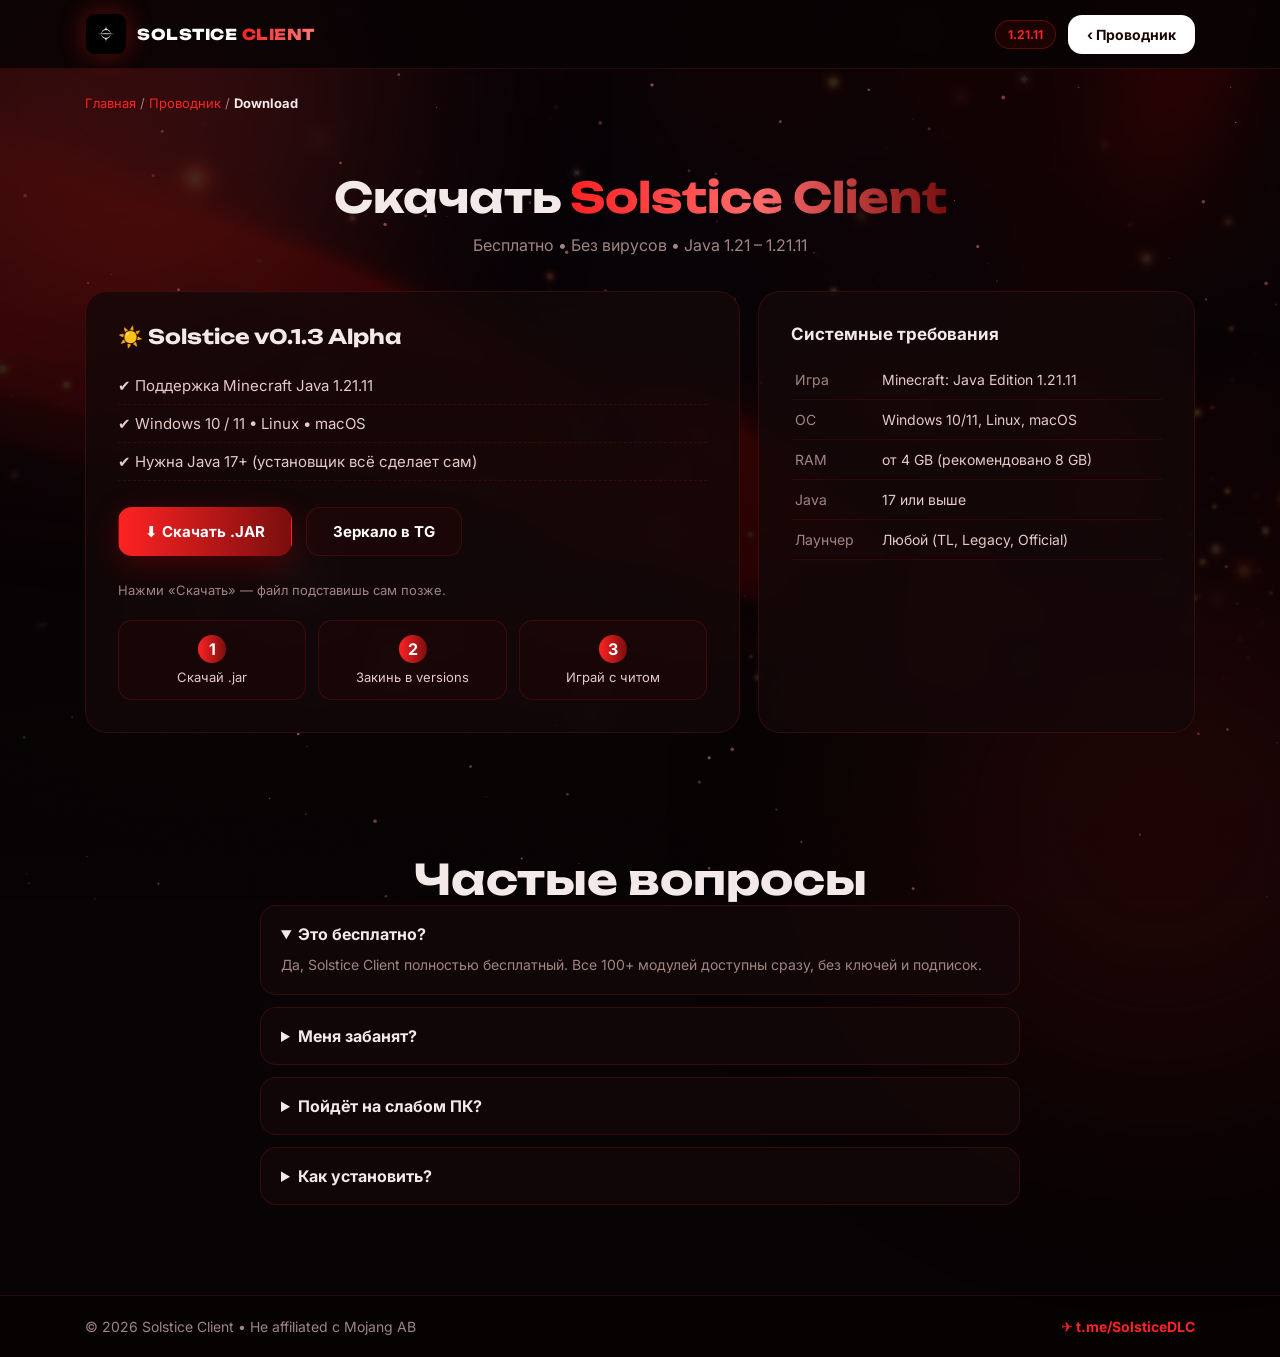
==== download.html @ f3aaec91 "Multi-window: landing + explorer + 4 pages" ====
<!DOCTYPE html>
<html lang="ru">
<head>
<meta charset="UTF-8" />
<meta name="viewport" content="width=device-width, initial-scale=1.0" />
<title>Download — Solstice Client v0.1.3 Alpha</title>
<meta name="description" content="Скачать Solstice Client v0.1.3 Alpha для Minecraft Java 1.21.11. Бесплатно, системные требования, установка." />
<link rel="preconnect" href="https://fonts.googleapis.com">
<link rel="preconnect" href="https://fonts.gstatic.com" crossorigin>
<link href="https://fonts.googleapis.com/css2?family=Unbounded:wght@400;600;800&family=Inter:wght@400;500;600;700&display=swap" rel="stylesheet">
<link rel="stylesheet" href="style.css" />
<link rel="icon" type="image/png" href="logo.png">
</head>
<body>

<canvas id="stars"></canvas>
<div class="glow glow-1"></div>
<div class="glow glow-2"></div>

<header class="nav" id="nav">
  <div class="container nav-inner">
    <a href="index.html" class="logo">
      <img class="logo-img" src="logo.png" alt="Solstice" />
      <span class="logo-text">SOLSTICE <em>CLIENT</em></span>
    </a>
    <div class="nav-right">
      <span class="ver-badge">1.21.11</span>
      <a href="index.html#explorer" class="btn btn-small">‹ Проводник</a>
    </div>
  </div>
</header>

<main>
<div class="container crumbs"><a href="index.html">Главная</a> / <a href="index.html#explorer">Проводник</a> / <b>Download</b></div>

<section class="container section" id="download">
  <h2 class="sec-title">Скачать <span class="grad">Solstice Client</span></h2>
  <p class="sec-sub">Бесплатно • Без вирусов • Java 1.21 – 1.21.11</p>
  <div class="dl-wrap">
    <div class="dl-card reveal">
      <h3>☀️ Solstice v0.1.3 Alpha</h3>
      <ul>
        <li>✔ Поддержка Minecraft Java 1.21.11</li>
        <li>✔ Windows 10 / 11 • Linux • macOS</li>
        <li>✔ Нужна Java 17+ (установщик всё сделает сам)</li>
      </ul>
      <div class="hero-btns">
        <a href="#" class="btn btn-primary" onclick="return fakeDownload(event)">⬇ Скачать .JAR</a>
        <a href="https://t.me/SolsticeDLC" target="_blank" rel="noopener" class="btn btn-ghost">Зеркало в TG</a>
      </div>
      <p class="dl-note" id="dlNote">Нажми «Скачать» — файл подставишь сам позже.</p>
      <div class="steps">
        <div><b>1</b><span>Скачай .jar</span></div>
        <div><b>2</b><span>Закинь в versions</span></div>
        <div><b>3</b><span>Играй с читом</span></div>
      </div>
    </div>
    <div class="req-card reveal">
      <h4>Системные требования</h4>
      <table>
        <tr><td>Игра</td><td>Minecraft: Java Edition 1.21.11</td></tr>
        <tr><td>ОС</td><td>Windows 10/11, Linux, macOS</td></tr>
        <tr><td>RAM</td><td>от 4 GB (рекомендовано 8 GB)</td></tr>
        <tr><td>Java</td><td>17 или выше</td></tr>
        <tr><td>Лаунчер</td><td>Любой (TL, Legacy, Official)</td></tr>
      </table>
    </div>
  </div>
</section>

<section class="container section" id="faq">
  <h2 class="sec-title">Частые вопросы</h2>
  <div class="faq">
    <details open><summary>Это бесплатно?</summary><p>Да, Solstice Client полностью бесплатный. Все 100+ модулей доступны сразу, без ключей и подписок.</p></details>
    <details><summary>Меня забанят?</summary><p>Клиент имеет встроенные обходы Grim, Vulcan, Matrix, NCP и FunTime. Но на серверах с ручной модерацией играйте аккуратно и настраивайте KillAura под легит.</p></details>
    <details><summary>Пойдёт на слабом ПК?</summary><p>Да. Встроенный FPS Boost даёт до +40% производительности. Достаточно 4 GB ОЗУ и любой видеокарты.</p></details>
    <details><summary>Как установить?</summary><p>Скачай .jar, положи в папку .minecraft/versions, выбери Solstice в лаунчере и запускай. Открытие меню — Right Shift.</p></details>
  </div>
</section>
</main>

<footer>
  <div class="container foot">
    <span>© 2026 Solstice Client • Не affiliated с Mojang AB</span>
    <a href="https://t.me/SolsticeDLC" target="_blank" rel="noopener">✈ t.me/SolsticeDLC</a>
  </div>
</footer>

<script src="script.js"></script>
</body>
</html>
---- style.css ----
*{margin:0;padding:0;box-sizing:border-box}
:root{
  --bg:#080304; --card:#140809cc; --line:#ff2a2a26;
  --txt:#f3e9e9; --mut:#a18484;
  --acc:#ff2222; --acc2:#7a0e0e; --blood:#b30000; --tg:#229ED9;
}
html{scroll-behavior:smooth}
body{background:var(--bg) url('bg.jpg') no-repeat center top fixed;background-size:cover;color:var(--txt);font-family:'Inter',system-ui,sans-serif;overflow-x:hidden;min-height:100vh}
body::before{content:'';position:fixed;inset:0;z-index:0;background:linear-gradient(180deg,rgba(8,3,4,.8),rgba(8,3,4,.9));pointer-events:none}
#stars{position:fixed;inset:0;z-index:0;opacity:.7}
.glow{position:fixed;border-radius:50%;filter:blur(120px);z-index:0;pointer-events:none;opacity:.4}
.glow-1{width:520px;height:520px;background:#7f1d1d;top:-160px;left:-140px}
.glow-2{width:520px;height:520px;background:#450a0a;bottom:-180px;right:-140px}
.container{max-width:1150px;margin:0 auto;padding:0 20px;position:relative;z-index:1}

/* NAV */
.nav{position:sticky;top:0;z-index:50;backdrop-filter:blur(18px);background:#080304d9;border-bottom:1px solid var(--line)}
.nav-inner{display:flex;align-items:center;justify-content:space-between;height:68px}
.logo{text-decoration:none;color:#fff;display:flex;align-items:center;gap:10px;font-family:'Unbounded',sans-serif;font-weight:800;letter-spacing:.5px}
.logo-img{width:42px;height:42px;object-fit:contain;border-radius:10px;background:#000;border:1px solid var(--line);filter:drop-shadow(0 0 12px #ff222255)}
.logo-text{font-size:15px}.logo-text em{font-style:normal;background:linear-gradient(90deg,var(--acc),#ff7a7a);-webkit-background-clip:text;background-clip:text;color:transparent}
.links{display:flex;gap:26px}
.links a{color:var(--mut);text-decoration:none;font-weight:600;font-size:15px;transition:.2s}
.links a:hover,.links a.active{color:#fff}
.nav-right{display:flex;align-items:center;gap:12px}
.ver-badge{font-size:12px;font-weight:700;background:#ff222214;border:1px solid #ff222244;color:var(--acc);padding:6px 12px;border-radius:99px}
.btn{display:inline-flex;align-items:center;justify-content:center;gap:8px;text-decoration:none;font-weight:700;border-radius:14px;padding:14px 26px;transition:.25s;border:1px solid transparent;cursor:pointer;font-size:15px}
.btn-small{padding:10px 18px;font-size:14px;background:#fff;color:#1a0505}
.btn-small:hover{transform:translateY(-2px)}
.btn-primary{background:linear-gradient(90deg,#ff2222,#7a0e0e);color:#fff;box-shadow:0 8px 30px #b3000055}
.btn-primary:hover{transform:translateY(-3px) scale(1.02);box-shadow:0 12px 40px #ff222277}
.btn-ghost{border-color:var(--line);color:#fff;background:#ff22220a}
.btn-ghost:hover{background:#ff222118;transform:translateY(-3px)}
.burger{display:none;background:none;border:none;flex-direction:column;gap:5px;cursor:pointer}
.burger span{width:24px;height:2px;background:#fff;border-radius:2px;display:block}

/* HERO */
.hero{display:grid;grid-template-columns:1.05fr .95fr;gap:40px;align-items:center;padding:70px 20px 30px}
.pill{display:inline-flex;align-items:center;gap:8px;font-size:13px;color:#ff6b6b;border:1px solid #ff222233;background:#ff22220d;padding:8px 14px;border-radius:99px;font-weight:600}
.dot{width:8px;height:8px;border-radius:50%;background:#ff2222;box-shadow:0 0 10px #ff2222;animation:blink 1.6s infinite}
@keyframes blink{50%{opacity:.3}}
h1{font-family:'Unbounded',sans-serif;font-size:clamp(44px,7vw,84px);line-height:.95;margin:20px 0;font-weight:800}
.grad{background:linear-gradient(90deg,#ff2222,#ff6b6b,#7a0e0e);-webkit-background-clip:text;background-clip:text;color:transparent}
.subtitle{color:var(--mut);font-size:17px;line-height:1.6;max-width:480px}
.hero-btns{display:flex;gap:14px;margin:26px 0;flex-wrap:wrap}
.stats{display:flex;gap:28px;flex-wrap:wrap;margin-top:10px}
.stats div{display:flex;flex-direction:column}
.stats b{font-size:24px;font-family:'Unbounded'}.stats span{color:var(--mut);font-size:13px}

/* Client window */
.hero-right{position:relative}
.client-window{background:linear-gradient(180deg,#1a0b0b,#0a0505);border:1px solid var(--line);border-radius:18px;overflow:hidden;box-shadow:0 30px 80px #000000aa,0 0 60px #b3000022;animation:float 5s ease-in-out infinite}
@keyframes float{50%{transform:translateY(-10px)}}
.win-bar{display:flex;align-items:center;gap:6px;padding:12px 16px;border-bottom:1px solid var(--line);font-size:13px;color:var(--mut)}
.win-bar i{width:11px;height:11px;border-radius:50%;background:#ffffff22;display:block}
.win-bar i:first-child{background:#ff2222}.win-bar i:nth-child(2){background:#7a0e0e}.win-bar i:nth-child(3){background:#450a0a;border:1px solid #ff222255}
.win-bar span{margin-left:8px}
.win-body{padding:16px}
.clickgui{display:grid;grid-template-columns:repeat(3,1fr);gap:12px}
.gui-col{background:#ff222208;border:1px solid var(--line);border-radius:12px;padding:12px}
.gui-col h4{font-size:12px;color:var(--acc);margin-bottom:10px;text-transform:uppercase;letter-spacing:1px}
.gui-col label{display:flex;align-items:center;justify-content:space-between;font-size:13px;padding:8px 9px;border-radius:8px;margin-bottom:6px;background:#ffffff06;color:#e6c9c9}
.gui-col label em{width:28px;height:16px;border-radius:99px;background:#3a1515;position:relative;display:block;transition:.2s}
.gui-col label em::after{content:'';position:absolute;width:12px;height:12px;border-radius:50%;background:#fff;top:2px;left:2px;transition:.2s}
.gui-col label.on em{background:linear-gradient(90deg,#ff2222,#7a0e0e)}
.gui-col label.on em::after{left:14px}
.hud-line{display:flex;justify-content:space-between;margin-top:14px;font-size:12px;color:var(--mut);background:#00000055;padding:10px 12px;border-radius:10px;border:1px solid var(--line)}
.fps{color:var(--acc)}
.float-card{position:absolute;background:#1a0b0bee;border:1px solid var(--line);padding:10px 16px;border-radius:12px;font-size:13px;font-weight:600;backdrop-filter:blur(10px);box-shadow:0 10px 30px #0008}
.f1{top:-18px;right:10px;animation:float 4s ease-in-out infinite}
.f2{bottom:-18px;left:10px;animation:float 6s ease-in-out infinite}

/* SECTIONS */
.section{padding:60px 20px}
.sec-title{font-family:'Unbounded';font-size:clamp(26px,4vw,42px);text-align:center}
.sec-sub{text-align:center;color:var(--mut);margin:12px 0 36px}
.grid{display:grid;grid-template-columns:repeat(3,1fr);gap:18px}
.card{background:var(--card);border:1px solid var(--line);border-radius:20px;padding:26px;backdrop-filter:blur(14px);transition:.3s;position:relative;overflow:hidden}
.card::before{content:'';position:absolute;inset:0;background:radial-gradient(400px 120px at 50% 0%,#ff222215,transparent);opacity:0;transition:.3s}
.card:hover{transform:translateY(-6px);border-color:#ff222255;box-shadow:0 20px 50px #00000088}
.card:hover::before{opacity:1}
.ico{font-size:30px;width:56px;height:56px;display:grid;place-items:center;background:#ff22220d;border:1px solid var(--line);border-radius:16px;margin-bottom:14px}
.card h3{margin-bottom:8px;font-size:18px}
.card p{color:var(--mut);font-size:14px;line-height:1.6;margin-bottom:14px}
.tag{font-size:12px;color:#ff6b6b;background:#ff222212;border:1px solid #ff22222c;padding:5px 12px;border-radius:99px}

/* GUI showcase */
.gui-show{text-align:center}
.gui-show img{max-width:100%;height:auto;border-radius:18px;border:1px solid var(--line);box-shadow:0 30px 80px #000000aa,0 0 90px #b3000033;background:#0a0505}
.gui-tags{display:flex;gap:10px;justify-content:center;flex-wrap:wrap;margin-top:18px}
.gui-tags span{font-size:13px;color:#ff6b6b;background:#ff222212;border:1px solid #ff22222c;padding:7px 16px;border-radius:99px}

/* MEDIA — Telegram rectangle */
.tg-rect{display:flex;align-items:center;justify-content:space-between;gap:20px;text-decoration:none;color:#fff;background:linear-gradient(135deg,#140809 0%,#2a0a0a 45%,#5a1010 130%);border:1px solid #ff222255;border-radius:22px;padding:28px 30px;box-shadow:0 20px 60px #b3000033;transition:.3s;position:relative;overflow:hidden}
.tg-rect::after{content:'✈';position:absolute;right:-20px;bottom:-50px;font-size:200px;opacity:.06;transform:rotate(-15deg)}
.tg-rect:hover{transform:translateY(-4px) scale(1.01);box-shadow:0 26px 80px #ff222255}
.tg-left{display:flex;align-items:center;gap:20px}
.tg-icon{width:72px;height:72px;min-width:72px;border-radius:20px;background:linear-gradient(135deg,#37AEE2,#1E96C8);display:grid;place-items:center;box-shadow:0 10px 30px #00000055}
.tg-icon svg{width:36px;height:36px;color:#fff}
.tg-rect h3{font-size:22px;font-family:'Unbounded';margin-bottom:6px}
.tg-rect p{color:#e8b4b4;font-size:14px}
.tg-btn{background:#fff;color:#5a0a0a;font-weight:800;padding:14px 28px;border-radius:14px;white-space:nowrap}

/* DOWNLOAD */
.dl-wrap{display:grid;grid-template-columns:1.2fr .8fr;gap:18px}
.dl-card,.req-card{background:var(--card);border:1px solid var(--line);border-radius:22px;padding:32px;backdrop-filter:blur(14px)}
.dl-card h3{font-family:'Unbounded';font-size:20px;margin-bottom:18px}
.dl-card ul{list-style:none;margin-bottom:22px}
.dl-card li{padding:9px 0;color:#e6c9c9;font-size:15px;border-bottom:1px dashed #ff222a22}
.dl-note{color:var(--mut);font-size:13px;margin-top:12px}
.steps{display:flex;gap:12px;margin-top:22px}
.steps div{flex:1;background:#ff222208;border:1px solid var(--line);border-radius:14px;padding:14px;text-align:center;display:flex;flex-direction:column;gap:6px}
.steps b{width:28px;height:28px;margin:0 auto;display:grid;place-items:center;border-radius:50%;background:linear-gradient(90deg,#ff2222,#7a0e0e);color:#fff}
.steps span{font-size:13px;color:#e6c9c9}
.req-card h4{margin-bottom:16px;font-size:17px}
table{width:100%;border-collapse:collapse;font-size:14px}
td{padding:11px 4px;border-bottom:1px solid #ff222a1a;color:#e6c9c9}
td:first-child{color:var(--mut)}

/* FAQ */
.faq{max-width:760px;margin:0 auto;display:flex;flex-direction:column;gap:12px}
details{background:var(--card);border:1px solid var(--line);border-radius:16px;padding:18px 20px;cursor:pointer}
summary{font-weight:700;cursor:pointer}
details p{color:var(--mut);margin-top:10px;font-size:14px;line-height:1.6}

footer{border-top:1px solid var(--line);margin-top:30px;background:#050202cc}
.foot{display:flex;justify-content:space-between;align-items:center;padding:22px 20px;color:var(--mut);font-size:14px;flex-wrap:wrap;gap:10px}
.foot a{color:var(--acc);text-decoration:none;font-weight:700}

/* reveal */
.reveal{opacity:0;transform:translateY(26px);transition:.7s}
.reveal.vis{opacity:1;transform:none}

/* EXPLORER */
.explorer{display:grid;grid-template-columns:repeat(2,1fr);gap:18px}
.tile{display:block;text-decoration:none;color:var(--txt);background:var(--card);border:1px solid var(--line);border-radius:22px;padding:32px 30px;backdrop-filter:blur(14px);transition:.3s;position:relative;overflow:hidden}
.tile::before{content:'';position:absolute;inset:0;background:radial-gradient(400px 120px at 50% 0%,#ff222215,transparent);opacity:0;transition:.3s}
.tile:hover{transform:translateY(-6px);border-color:#ff222255;box-shadow:0 20px 50px #00000088}
.tile:hover::before{opacity:1}
.tile svg{width:40px;height:40px;color:var(--acc);margin-bottom:16px}
.tile h3{font-family:'Unbounded';font-size:20px;margin-bottom:8px}
.tile p{color:var(--mut);font-size:14px;line-height:1.6;margin-bottom:16px}
.tile .go{font-size:13px;font-weight:700;color:#ff6b6b}

/* crumbs */
.crumbs{padding-top:26px;font-size:13px;color:var(--mut)}
.crumbs a{color:var(--acc);text-decoration:none}
.crumbs b{color:var(--txt)}

/* ADAPTIVE */
@media(max-width:900px){
  .hero{grid-template-columns:1fr;padding-top:40px}
  .grid,.dl-wrap,.explorer{grid-template-columns:1fr}
  .links{position:fixed;top:68px;left:0;right:0;background:#080304f5;flex-direction:column;padding:20px;gap:16px;border-bottom:1px solid var(--line);display:none;text-align:center}
  .links.open{display:flex}
  .burger{display:flex}
  .tg-rect{flex-direction:column;text-align:center}
  .tg-left{flex-direction:column}
  .clickgui{grid-template-columns:1fr 1fr}
  .f1,.f2{position:static;margin-top:12px;display:inline-block}
  .hero-right{display:flex;flex-direction:column}
}
@media(max-width:480px){
  body{background-attachment:scroll}
  .clickgui{grid-template-columns:1fr}
  .hero-btns .btn{width:100%}
  .tg-rect h3{font-size:17px}
  .steps{flex-direction:column}
}
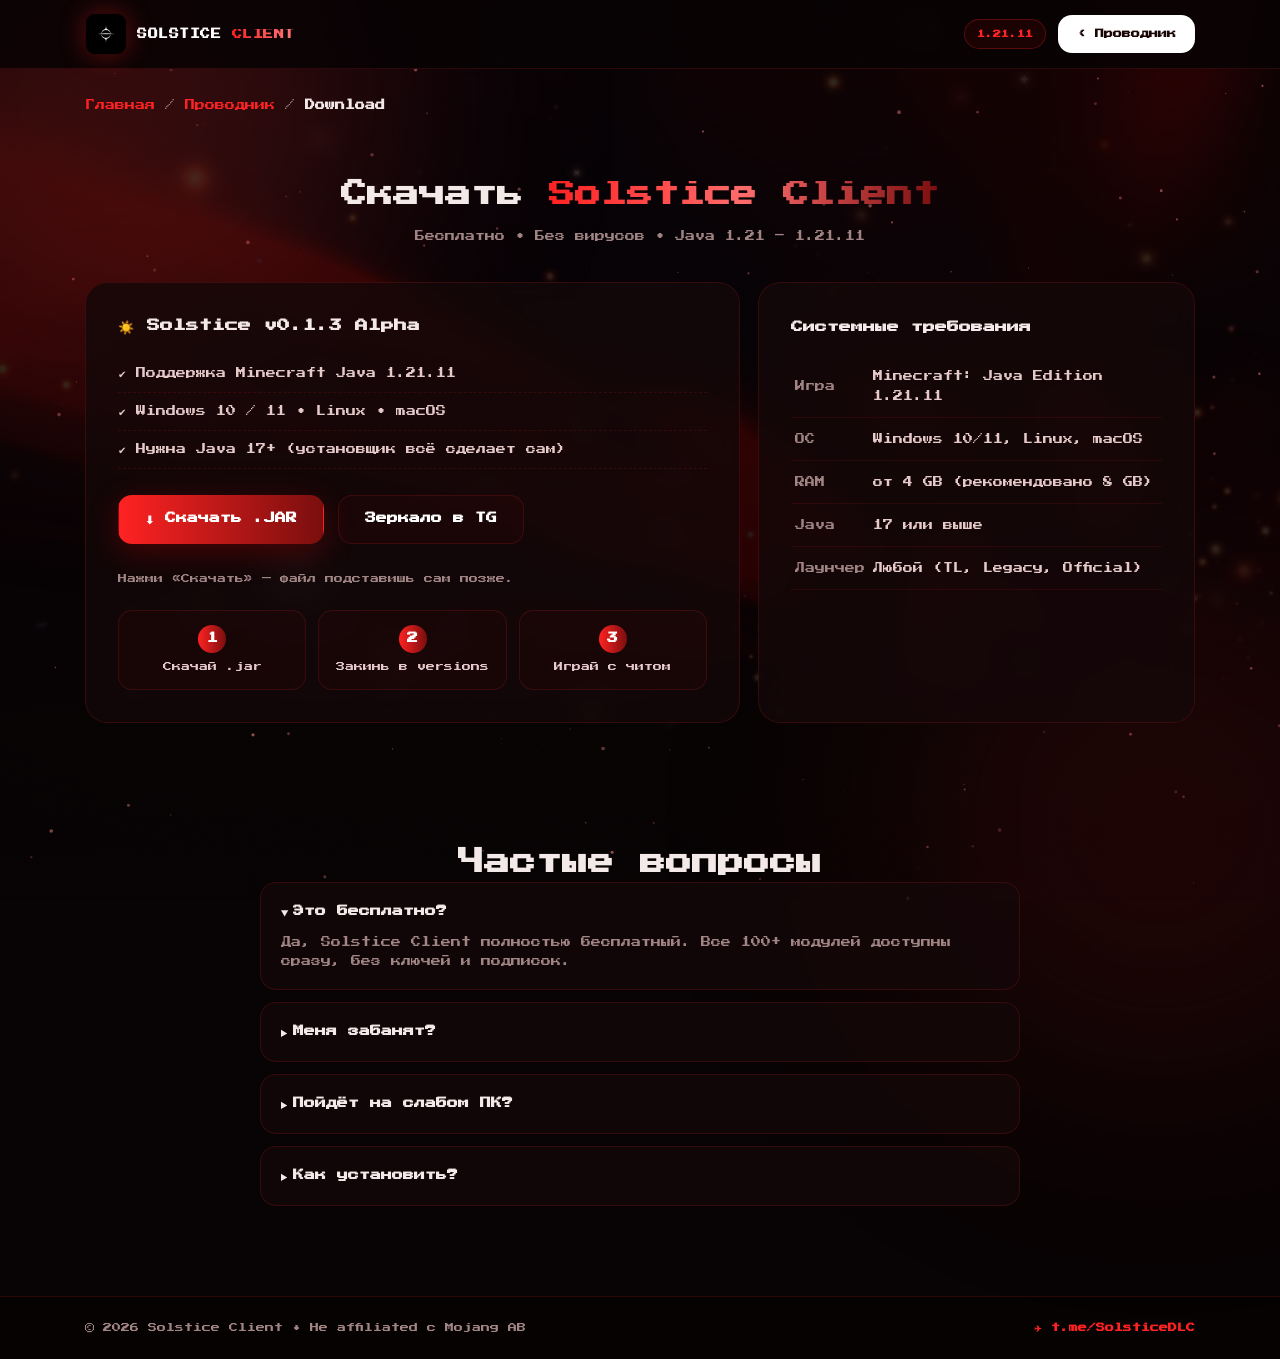
==== commit 620536fe: "All fonts to Mojang-style pixel (Press Start 2P) + size tuning" ====
--- a/download.html
+++ b/download.html
@@ -7,7 +7,7 @@
 <meta name="description" content="Скачать Solstice Client v0.1.3 Alpha для Minecraft Java 1.21.11. Бесплатно, системные требования, установка." />
 <link rel="preconnect" href="https://fonts.googleapis.com">
 <link rel="preconnect" href="https://fonts.gstatic.com" crossorigin>
-<link href="https://fonts.googleapis.com/css2?family=Unbounded:wght@400;600;800&family=Inter:wght@400;500;600;700&display=swap" rel="stylesheet">
+<link href="https://fonts.googleapis.com/css2?family=Press+Start+2P&display=swap" rel="stylesheet">
 <link rel="stylesheet" href="style.css" />
 <link rel="icon" type="image/png" href="logo.png">
 </head>
--- a/style.css
+++ b/style.css
@@ -5,7 +5,7 @@
   --acc:#ff2222; --acc2:#7a0e0e; --blood:#b30000; --tg:#229ED9;
 }
 html{scroll-behavior:smooth}
-body{background:var(--bg) url('bg.jpg') no-repeat center top fixed;background-size:cover;color:var(--txt);font-family:'Inter',system-ui,sans-serif;overflow-x:hidden;min-height:100vh}
+body{background:var(--bg) url('bg.jpg') no-repeat center top fixed;background-size:cover;color:var(--txt);font-family:'Press Start 2P',monospace;overflow-x:hidden;min-height:100vh}
 body::before{content:'';position:fixed;inset:0;z-index:0;background:linear-gradient(180deg,rgba(8,3,4,.8),rgba(8,3,4,.9));pointer-events:none}
 #stars{position:fixed;inset:0;z-index:0;opacity:.7}
 .glow{position:fixed;border-radius:50%;filter:blur(120px);z-index:0;pointer-events:none;opacity:.4}
@@ -16,7 +16,7 @@
 /* NAV */
 .nav{position:sticky;top:0;z-index:50;backdrop-filter:blur(18px);background:#080304d9;border-bottom:1px solid var(--line)}
 .nav-inner{display:flex;align-items:center;justify-content:space-between;height:68px}
-.logo{text-decoration:none;color:#fff;display:flex;align-items:center;gap:10px;font-family:'Unbounded',sans-serif;font-weight:800;letter-spacing:.5px}
+.logo{text-decoration:none;color:#fff;display:flex;align-items:center;gap:10px;font-family:'Press Start 2P',monospace;font-weight:800;letter-spacing:.5px}
 .logo-img{width:42px;height:42px;object-fit:contain;border-radius:10px;background:#000;border:1px solid var(--line);filter:drop-shadow(0 0 12px #ff222255)}
 .logo-text{font-size:15px}.logo-text em{font-style:normal;background:linear-gradient(90deg,var(--acc),#ff7a7a);-webkit-background-clip:text;background-clip:text;color:transparent}
 .links{display:flex;gap:26px}
@@ -39,13 +39,13 @@
 .pill{display:inline-flex;align-items:center;gap:8px;font-size:13px;color:#ff6b6b;border:1px solid #ff222233;background:#ff22220d;padding:8px 14px;border-radius:99px;font-weight:600}
 .dot{width:8px;height:8px;border-radius:50%;background:#ff2222;box-shadow:0 0 10px #ff2222;animation:blink 1.6s infinite}
 @keyframes blink{50%{opacity:.3}}
-h1{font-family:'Unbounded',sans-serif;font-size:clamp(44px,7vw,84px);line-height:.95;margin:20px 0;font-weight:800}
+h1{font-family:'Press Start 2P',monospace;font-size:clamp(44px,7vw,84px);line-height:.95;margin:20px 0;font-weight:800}
 .grad{background:linear-gradient(90deg,#ff2222,#ff6b6b,#7a0e0e);-webkit-background-clip:text;background-clip:text;color:transparent}
 .subtitle{color:var(--mut);font-size:17px;line-height:1.6;max-width:480px}
 .hero-btns{display:flex;gap:14px;margin:26px 0;flex-wrap:wrap}
 .stats{display:flex;gap:28px;flex-wrap:wrap;margin-top:10px}
 .stats div{display:flex;flex-direction:column}
-.stats b{font-size:24px;font-family:'Unbounded'}.stats span{color:var(--mut);font-size:13px}
+.stats b{font-size:24px;font-family:'Press Start 2P',monospace}.stats span{color:var(--mut);font-size:13px}
 
 /* Client window */
 .hero-right{position:relative}
@@ -72,7 +72,7 @@
 
 /* SECTIONS */
 .section{padding:60px 20px}
-.sec-title{font-family:'Unbounded';font-size:clamp(26px,4vw,42px);text-align:center}
+.sec-title{font-family:'Press Start 2P',monospace;font-size:clamp(26px,4vw,42px);text-align:center}
 .sec-sub{text-align:center;color:var(--mut);margin:12px 0 36px}
 .grid{display:grid;grid-template-columns:repeat(3,1fr);gap:18px}
 .card{background:var(--card);border:1px solid var(--line);border-radius:20px;padding:26px;backdrop-filter:blur(14px);transition:.3s;position:relative;overflow:hidden}
@@ -97,14 +97,14 @@
 .tg-left{display:flex;align-items:center;gap:20px}
 .tg-icon{width:72px;height:72px;min-width:72px;border-radius:20px;background:linear-gradient(135deg,#37AEE2,#1E96C8);display:grid;place-items:center;box-shadow:0 10px 30px #00000055}
 .tg-icon svg{width:36px;height:36px;color:#fff}
-.tg-rect h3{font-size:22px;font-family:'Unbounded';margin-bottom:6px}
+.tg-rect h3{font-size:22px;font-family:'Press Start 2P',monospace;margin-bottom:6px}
 .tg-rect p{color:#e8b4b4;font-size:14px}
 .tg-btn{background:#fff;color:#5a0a0a;font-weight:800;padding:14px 28px;border-radius:14px;white-space:nowrap}
 
 /* DOWNLOAD */
 .dl-wrap{display:grid;grid-template-columns:1.2fr .8fr;gap:18px}
 .dl-card,.req-card{background:var(--card);border:1px solid var(--line);border-radius:22px;padding:32px;backdrop-filter:blur(14px)}
-.dl-card h3{font-family:'Unbounded';font-size:20px;margin-bottom:18px}
+.dl-card h3{font-family:'Press Start 2P',monospace;font-size:20px;margin-bottom:18px}
 .dl-card ul{list-style:none;margin-bottom:22px}
 .dl-card li{padding:9px 0;color:#e6c9c9;font-size:15px;border-bottom:1px dashed #ff222a22}
 .dl-note{color:var(--mut);font-size:13px;margin-top:12px}
@@ -138,7 +138,7 @@
 .tile:hover{transform:translateY(-6px);border-color:#ff222255;box-shadow:0 20px 50px #00000088}
 .tile:hover::before{opacity:1}
 .tile svg{width:40px;height:40px;color:var(--acc);margin-bottom:16px}
-.tile h3{font-family:'Unbounded';font-size:20px;margin-bottom:8px}
+.tile h3{font-family:'Press Start 2P',monospace;font-size:20px;margin-bottom:8px}
 .tile p{color:var(--mut);font-size:14px;line-height:1.6;margin-bottom:16px}
 .tile .go{font-size:13px;font-weight:700;color:#ff6b6b}
 
@@ -167,3 +167,47 @@
   .tg-rect h3{font-size:17px}
   .steps{flex-direction:column}
 }
+
+/* Mojang-style pixel font: пиксельник шире обычного, поэтому размеры меньше, а межстрочка больше */
+body{font-size:11px;line-height:2}
+.logo-text{font-size:10px;line-height:1.6}
+.links a{font-size:10px}
+.ver-badge{font-size:8px}
+.btn{font-size:11px;line-height:1.7}
+.btn-small{font-size:9px}
+.pill{font-size:9px;line-height:1.7}
+h1{font-size:clamp(26px,5vw,48px);line-height:1.3}
+.subtitle{font-size:11px;line-height:2}
+.stats b{font-size:15px}
+.stats span{font-size:9px}
+.win-bar{font-size:9px}
+.gui-col h4{font-size:10px}
+.gui-col label{font-size:9px}
+.hud-line{font-size:8px}
+.float-card{font-size:10px;line-height:1.7}
+.sec-title{font-size:clamp(16px,3vw,26px);line-height:1.5}
+.sec-sub{font-size:10px}
+.card h3{font-size:13px;line-height:1.7}
+.card p{font-size:10px;line-height:1.9}
+.tag{font-size:9px}
+.gui-tags span{font-size:10px}
+.tg-rect h3{font-size:14px;line-height:1.7}
+.tg-rect p{font-size:10px;line-height:1.9}
+.tg-btn{font-size:11px}
+.dl-card h3{font-size:13px;line-height:1.7}
+.dl-card li{font-size:10px;line-height:1.9}
+.dl-note{font-size:9px}
+.steps b{font-size:11px}
+.steps span{font-size:9px;line-height:1.8}
+.req-card h4{font-size:12px}
+table{font-size:10px}
+details summary{font-size:11px}
+details p{font-size:10px;line-height:1.9}
+.tile h3{font-size:14px;line-height:1.6}
+.tile p{font-size:10px;line-height:1.9}
+.tile .go{font-size:10px}
+.crumbs{font-size:10px}
+.foot{font-size:9px}
+@media(max-width:480px){
+  .tg-rect h3{font-size:12px}
+}
